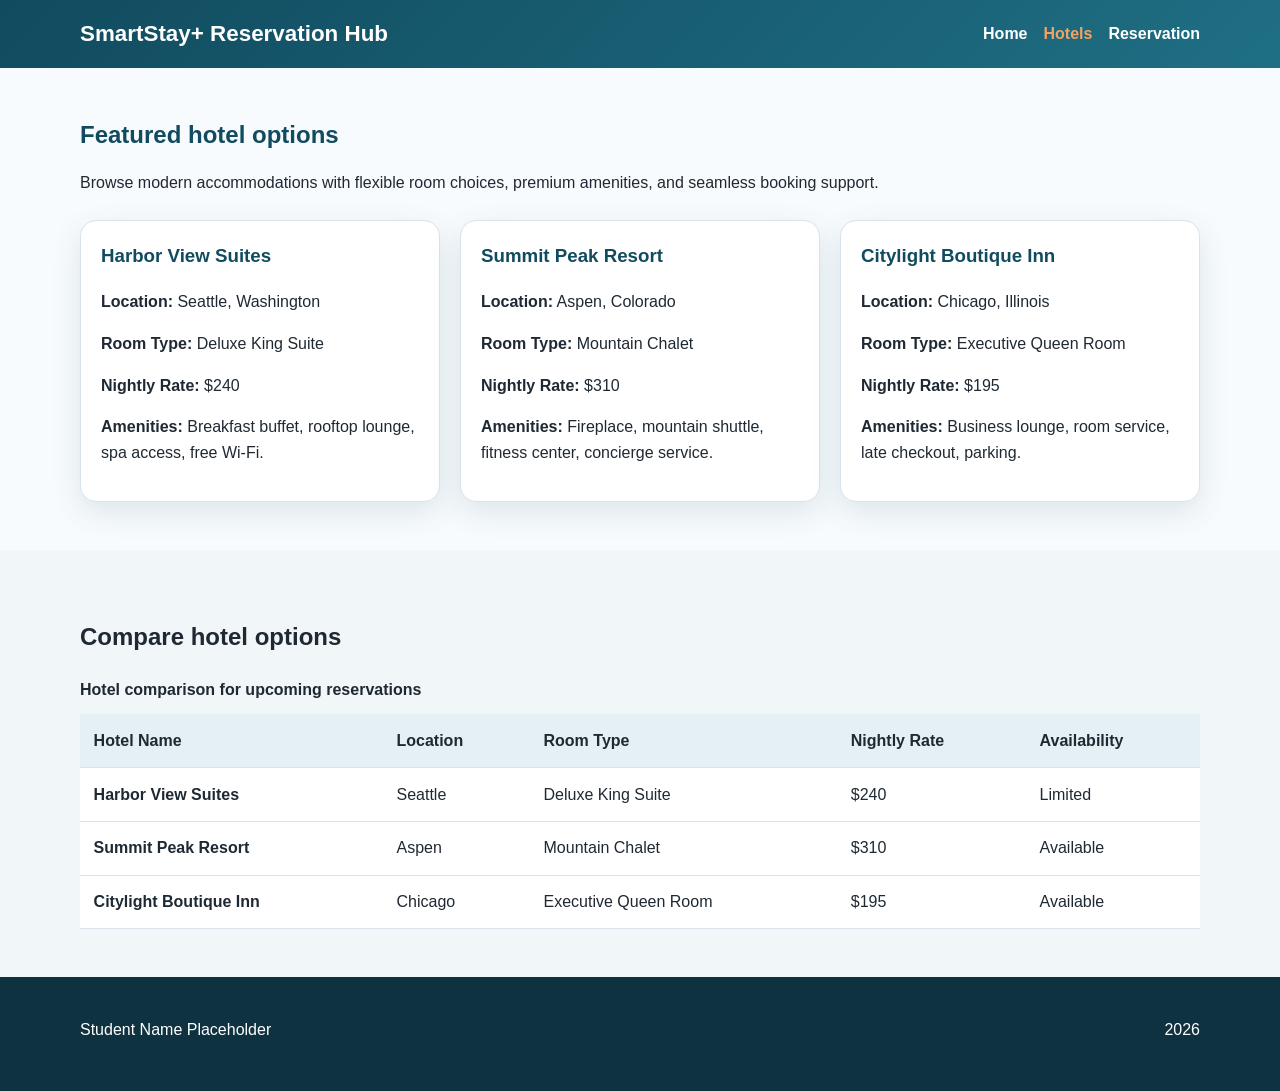
==== hotels.html @ 15c5ede3 "My updates" ====
<!DOCTYPE html>
<html lang="en">
  <head>
    <meta charset="UTF-8" />
    <meta name="viewport" content="width=device-width, initial-scale=1.0" />
    <meta name="description" content="Compare featured hotels and room options on SmartStay+ Reservation Hub." />
    <title>SmartStay+ Reservation Hub | Hotels</title>
    <link rel="stylesheet" href="styles.css" />
  </head>
  <body>
    <header class="site-header">
      <div class="container header-content">
        <a class="brand-link" href="index.html">
          <h1>SmartStay+ Reservation Hub</h1>
        </a>
        <nav aria-label="Primary navigation">
          <ul class="nav-list">
            <li><a href="index.html">Home</a></li>
            <li><a href="hotels.html" class="active">Hotels</a></li>
            <li><a href="reservation.html">Reservation</a></li>
          </ul>
        </nav>
      </div>
    </header>

    <main>
      <section class="section">
        <div class="container">
          <div class="section-heading">
            <h2>Featured hotel options</h2>
            <p>Browse modern accommodations with flexible room choices, premium amenities, and seamless booking support.</p>
          </div>

          <div class="card-grid">
            <article class="hotel-card">
              <h3>Harbor View Suites</h3>
              <p><strong>Location:</strong> Seattle, Washington</p>
              <p><strong>Room Type:</strong> Deluxe King Suite</p>
              <p><strong>Nightly Rate:</strong> $240</p>
              <p><strong>Amenities:</strong> Breakfast buffet, rooftop lounge, spa access, free Wi-Fi.</p>
            </article>

            <article class="hotel-card">
              <h3>Summit Peak Resort</h3>
              <p><strong>Location:</strong> Aspen, Colorado</p>
              <p><strong>Room Type:</strong> Mountain Chalet</p>
              <p><strong>Nightly Rate:</strong> $310</p>
              <p><strong>Amenities:</strong> Fireplace, mountain shuttle, fitness center, concierge service.</p>
            </article>

            <article class="hotel-card">
              <h3>Citylight Boutique Inn</h3>
              <p><strong>Location:</strong> Chicago, Illinois</p>
              <p><strong>Room Type:</strong> Executive Queen Room</p>
              <p><strong>Nightly Rate:</strong> $195</p>
              <p><strong>Amenities:</strong> Business lounge, room service, late checkout, parking.</p>
            </article>
          </div>
        </div>
      </section>

      <section class="section section-alt">
        <div class="container">
          <h2>Compare hotel options</h2>
          <div class="table-wrapper">
            <table>
              <caption>Hotel comparison for upcoming reservations</caption>
              <thead>
                <tr>
                  <th scope="col">Hotel Name</th>
                  <th scope="col">Location</th>
                  <th scope="col">Room Type</th>
                  <th scope="col">Nightly Rate</th>
                  <th scope="col">Availability</th>
                </tr>
              </thead>
              <tbody>
                <tr>
                  <th scope="row">Harbor View Suites</th>
                  <td>Seattle</td>
                  <td>Deluxe King Suite</td>
                  <td>$240</td>
                  <td>Limited</td>
                </tr>
                <tr>
                  <th scope="row">Summit Peak Resort</th>
                  <td>Aspen</td>
                  <td>Mountain Chalet</td>
                  <td>$310</td>
                  <td>Available</td>
                </tr>
                <tr>
                  <th scope="row">Citylight Boutique Inn</th>
                  <td>Chicago</td>
                  <td>Executive Queen Room</td>
                  <td>$195</td>
                  <td>Available</td>
                </tr>
              </tbody>
            </table>
          </div>
        </div>
      </section>
    </main>

    <footer class="site-footer">
      <div class="container footer-content">
        <p>Student Name Placeholder</p>
        <p>2026</p>
      </div>
    </footer>
  </body>
</html>
---- styles.css ----
:root {
  --primary-color: #114b5f;
  --accent-color: #f4a261;
  --background-color: #f8fbfd;
  --surface-color: #ffffff;
  --text-color: #1f2933;
  --muted-color: #5b6b7a;
  --border-color: #d9e3eb;
  --shadow: 0 10px 30px rgba(17, 75, 95, 0.12);
}

* {
  box-sizing: border-box;
}

body {
  margin: 0;
  font-family: Arial, Helvetica, sans-serif;
  line-height: 1.6;
  color: var(--text-color);
  background-color: var(--background-color);
}

img {
  max-width: 100%;
  display: block;
}

a {
  color: var(--primary-color);
  text-decoration: none;
}

a:hover {
  color: #0b2f3f;
}

.container {
  width: min(1120px, calc(100% - 2rem));
  margin: 0 auto;
}

.site-header {
  background: linear-gradient(135deg, var(--primary-color), #1f6f84);
  color: white;
  padding: 1rem 0;
}

.header-content {
  display: flex;
  align-items: center;
  justify-content: space-between;
  gap: 1rem;
}

.brand-link {
  color: white;
}

.brand-link h1 {
  margin: 0;
  font-size: 1.4rem;
}

.nav-list {
  display: flex;
  gap: 1rem;
  list-style: none;
  margin: 0;
  padding: 0;
}

.nav-list a {
  color: white;
  font-weight: 600;
}

.nav-list a.active,
.nav-list a:hover {
  color: var(--accent-color);
}

.hero {
  background: linear-gradient(120deg, #eef7fb 0%, #fdf7ef 100%);
  padding: 4rem 0;
}

.hero-grid,
.spotlight-grid,
.form-layout {
  display: grid;
  gap: 2rem;
  grid-template-columns: 1.2fr 0.8fr;
  align-items: center;
}

.eyebrow {
  font-weight: 700;
  letter-spacing: 0.12em;
  text-transform: uppercase;
  color: var(--primary-color);
  margin-bottom: 0.5rem;
}

.hero-content h2,
.section-heading h2,
.spotlight-copy h2,
.form-intro h2 {
  margin-top: 0;
  margin-bottom: 0.75rem;
  color: var(--primary-color);
}

.hero-actions,
.form-actions {
  display: flex;
  flex-wrap: wrap;
  gap: 1rem;
  margin-top: 1.25rem;
}

.button {
  display: inline-block;
  padding: 0.8rem 1.2rem;
  border-radius: 999px;
  font-weight: 700;
  border: 2px solid transparent;
  transition: transform 0.2s ease, box-shadow 0.2s ease;
}

.button:hover {
  transform: translateY(-2px);
  box-shadow: var(--shadow);
}

.button-primary {
  background-color: var(--primary-color);
  color: white;
}

.button-secondary {
  color: var(--primary-color);
  border-color: var(--primary-color);
  background-color: transparent;
}

.hero-card,
.info-card,
.hotel-card,
.reservation-form {
  background: var(--surface-color);
  border: 1px solid var(--border-color);
  border-radius: 16px;
  padding: 1.25rem;
  box-shadow: var(--shadow);
}

.section {
  padding: 3rem 0;
}

.section-alt {
  background-color: #f1f6f8;
}

.card-grid {
  display: grid;
  grid-template-columns: repeat(3, minmax(0, 1fr));
  gap: 1.25rem;
  margin-top: 1.5rem;
}

.info-card h3,
.hotel-card h3 {
  margin-top: 0;
  color: var(--primary-color);
}

.spotlight-image img {
  border-radius: 16px;
  min-height: 280px;
  object-fit: cover;
}

.site-footer {
  padding: 1.5rem 0 2rem;
  background: #0f3240;
  color: white;
}

.footer-content {
  display: flex;
  justify-content: space-between;
  gap: 1rem;
  flex-wrap: wrap;
}

.table-wrapper {
  overflow-x: auto;
}

table {
  width: 100%;
  border-collapse: collapse;
  background: var(--surface-color);
  min-width: 600px;
}

caption {
  caption-side: top;
  margin-bottom: 0.75rem;
  font-weight: 700;
  text-align: left;
}

th,
td {
  padding: 0.85rem;
  border-bottom: 1px solid var(--border-color);
  text-align: left;
}

thead {
  background: #e5f0f4;
}

form fieldset {
  border: 1px solid var(--border-color);
  border-radius: 16px;
  padding: 1rem;
}

legend {
  font-weight: 700;
  color: var(--primary-color);
  padding: 0 0.5rem;
}

.form-grid {
  display: grid;
  grid-template-columns: repeat(2, minmax(0, 1fr));
  gap: 1rem;
}

.form-group {
  display: flex;
  flex-direction: column;
  gap: 0.35rem;
}

.form-group.full-width {
  grid-column: 1 / -1;
  margin-top: 0.75rem;
}

label {
  font-weight: 600;
}

input,
select,
textarea {
  padding: 0.8rem;
  border: 1px solid var(--border-color);
  border-radius: 10px;
  font: inherit;
  background-color: white;
}

input:focus,
select:focus,
textarea:focus {
  outline: 2px solid var(--accent-color);
  outline-offset: 2px;
}

@media (max-width: 768px) {
  .header-content,
  .hero-grid,
  .spotlight-grid,
  .form-layout,
  .card-grid,
  .form-grid {
    grid-template-columns: 1fr;
    flex-direction: column;
    align-items: stretch;
  }

  .nav-list {
    flex-direction: column;
    gap: 0.5rem;
  }

  .hero {
    padding: 2.5rem 0;
  }

  .button {
    width: 100%;
    text-align: center;
  }
}

@media (min-width: 769px) and (max-width: 1024px) {
  .card-grid {
    grid-template-columns: repeat(2, minmax(0, 1fr));
  }
}

@media (min-width: 1025px) {
  .hero-grid,
  .spotlight-grid,
  .form-layout {
    grid-template-columns: 1.2fr 0.8fr;
  }
}
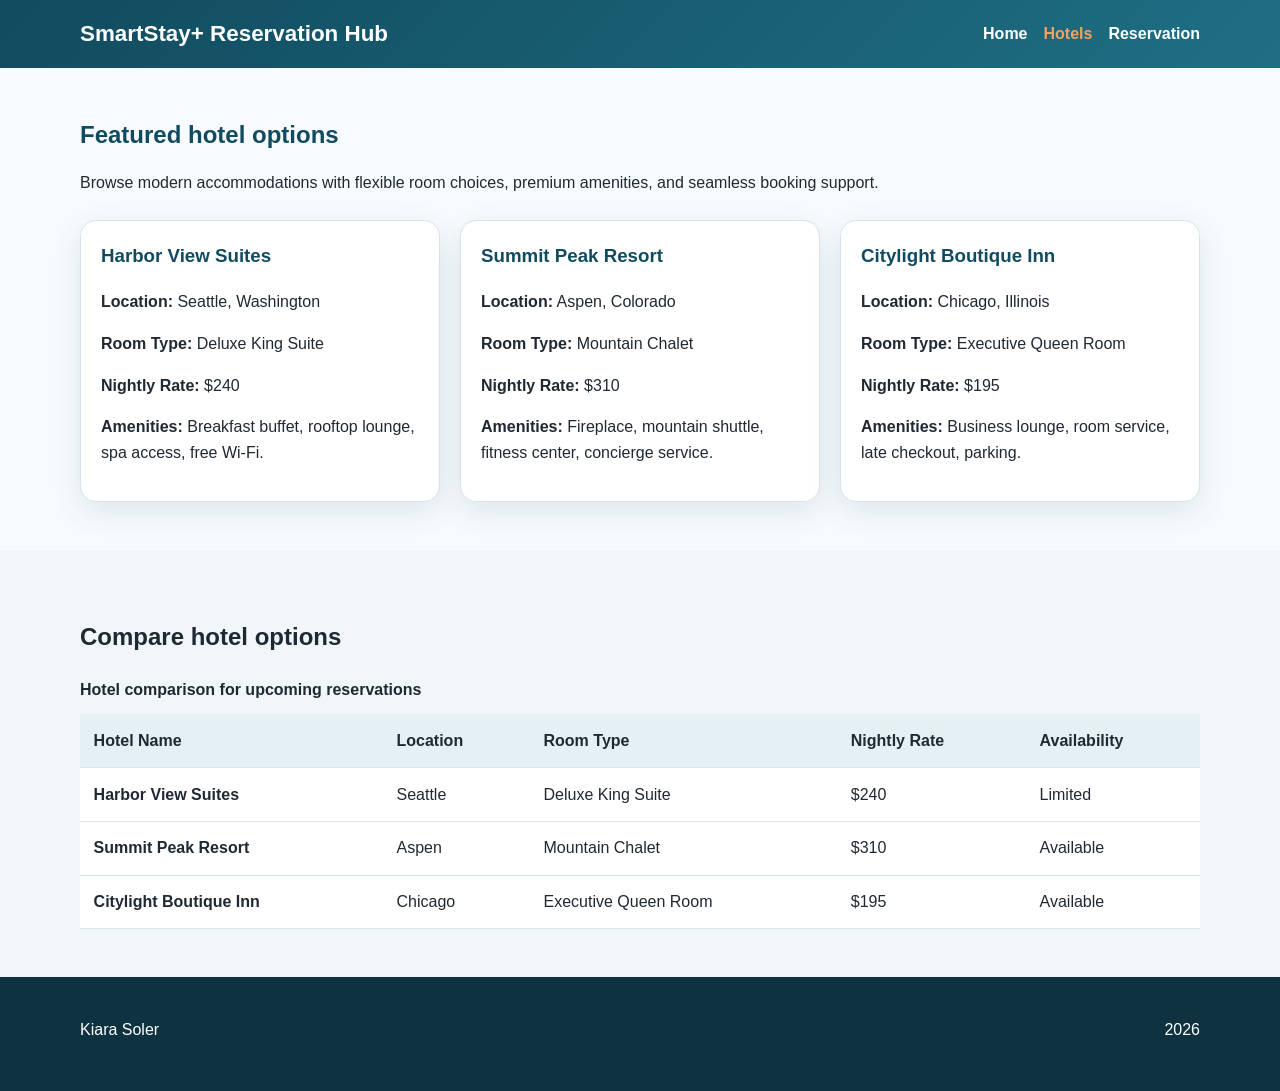
==== commit 9d852d22: "edits" ====
--- a/hotels.html
+++ b/hotels.html
@@ -105,7 +105,7 @@
 
     <footer class="site-footer">
       <div class="container footer-content">
-        <p>Student Name Placeholder</p>
+        <p>Kiara Soler</p>
         <p>2026</p>
       </div>
     </footer>
